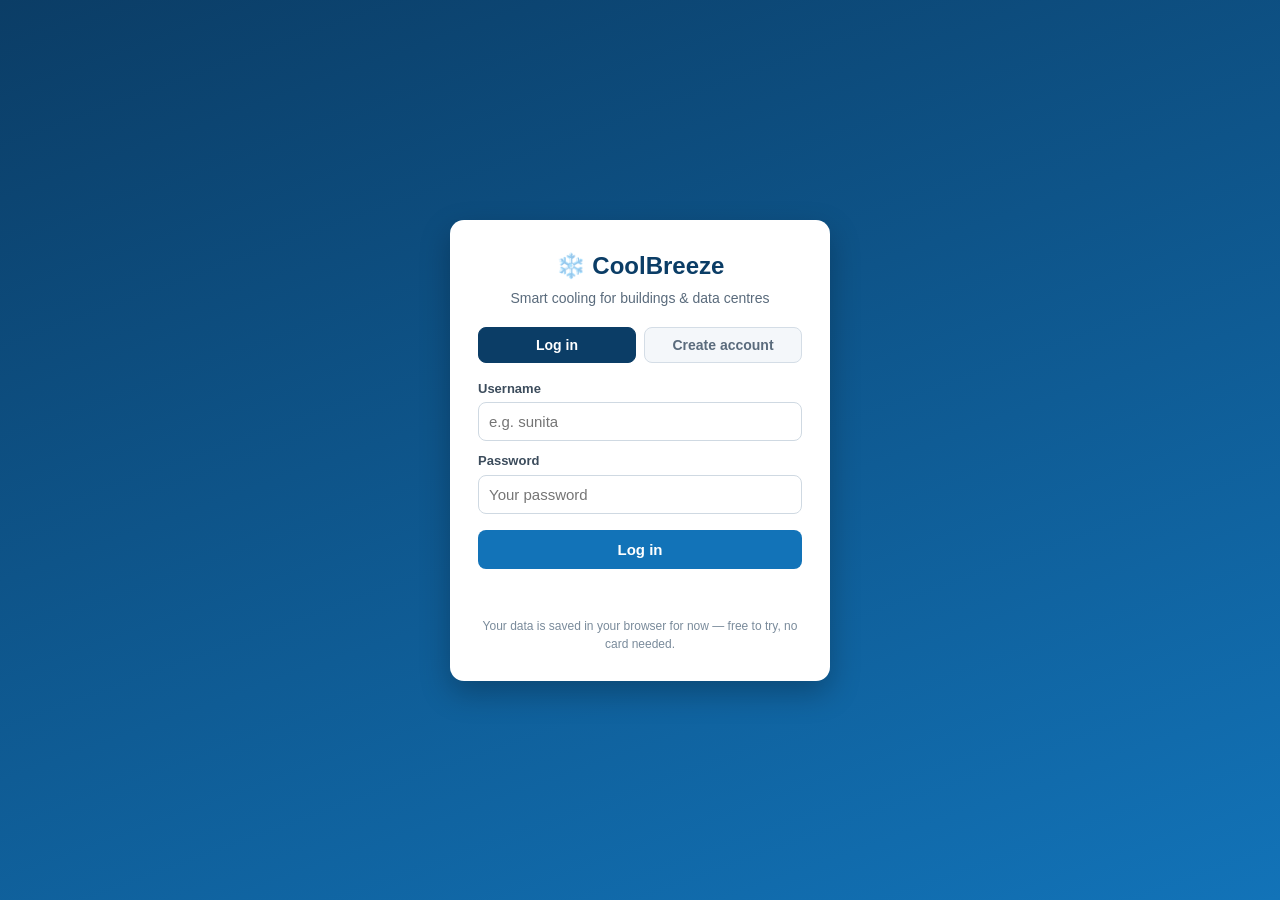
==== dashboard.html @ ab94de66 "CoolBreeze v2: dashboard with live weather and multiple buildings" ====
<!DOCTYPE html>
<html lang="en">
<head>
  <meta charset="UTF-8">
  <meta name="viewport" content="width=device-width, initial-scale=1.0">
  <title>CoolBreeze — Dashboard</title>
  <link rel="stylesheet" href="style.css">
</head>
<body class="dash-page">
  <header>
    <div class="logo">❄️ CoolBreeze</div>
    <div class="header-right">
      <span id="whoAmI"></span>
      <button id="btnLogout" class="btn-small">Log out</button>
    </div>
  </header>

  <main>
    <!-- Building switcher -->
    <section class="card">
      <p class="card-label">Your buildings</p>
      <div id="buildingSwitcher" class="building-switcher"></div>
      <div id="addBuildingForm" class="add-building hidden">
        <div class="row">
          <div>
            <label>Building name</label>
            <input id="nbName" type="text" placeholder="e.g. Sunita Tower">
          </div>
          <div>
            <label>City</label>
            <input id="nbCity" type="text" placeholder="e.g. Chennai">
          </div>
        </div>
        <div class="row">
          <div>
            <label>Monthly electricity bill (₹)</label>
            <input id="nbBill" type="number" value="300000" min="0">
          </div>
          <div>
            <label>Building size (sq ft)</label>
            <input id="nbSize" type="number" value="20000" min="0">
          </div>
        </div>
        <button id="btnAddBuilding" class="btn-primary">Add this building</button>
        <p id="addMsg" class="msg"></p>
      </div>
    </section>

    <!-- Scoreboard -->
    <section class="scoreboard">
      <div class="card">
        <p class="card-label" id="buildingNameLabel">Building</p>
        <p id="energyNow" class="big-num">—</p>
        <p class="card-sub">updating live (demo)</p>
      </div>
      <div class="card">
        <p class="card-label">Savings today</p>
        <p id="savingsToday" class="big-num">—</p>
        <p class="card-sub">estimated</p>
      </div>
      <div class="card status-card">
        <p class="card-label">Cooling status</p>
        <p id="statusBadge" class="status-badge">—</p>
        <p id="statusNote" class="card-sub"></p>
      </div>
    </section>

    <!-- Live weather -->
    <section class="card">
      <p class="card-label">Live weather — <span id="weatherCity">…</span></p>
      <div id="weatherBody">
        <p id="weatherMsg" class="card-sub">Fetching the forecast…</p>
      </div>
      <p id="weatherSuggestion" class="weather-suggestion"></p>
    </section>

    <!-- Weekly graph -->
    <section class="card graph-card">
      <p class="card-label">Energy used — last week (kWh)</p>
      <div id="barChart" class="bar-chart"></div>
      <p class="chart-note">The bars go down as you apply savings suggestions.</p>
    </section>

    <!-- Bill & savings estimate -->
    <section class="card">
      <p class="card-label">Bill &amp; estimated savings</p>
      <div class="row">
        <div>
          <label>Monthly electricity bill (₹)</label>
          <input id="billInput" type="number" value="450000" min="0">
        </div>
        <div>
          <label>Building size (sq ft)</label>
          <input id="sizeInput" type="number" value="25000" min="0">
        </div>
      </div>
      <p id="estimateText" class="estimate"></p>
      <p class="tiny">Estimate: a simple formula (25% of typical cooling share), compared with similar buildings. Real measured savings replace this once live data arrives.</p>

      <button id="btnApply" class="btn-big">💡 Apply smart cooling — save now</button>
      <p id="applyMsg" class="msg"></p>
    </section>

    <!-- Alerts feed -->
    <section class="card">
      <p class="card-label">Alerts (email &amp; text alerts coming in a later version)</p>
      <ul id="alertList" class="alert-list"></ul>
    </section>
  </main>

  <script>
    const user = localStorage.getItem('cb_session');
    if (!user) { window.location.href = 'index.html'; }

    const users = JSON.parse(localStorage.getItem('cb_users') || '{}');
    const profile = users[user] || { name: user };

    // ---- Data: a list of buildings for this owner ----
    function loadStore() {
      const raw = localStorage.getItem('cb_' + user);
      if (!raw) { window.location.href = 'index.html'; return null; }
      let s = JSON.parse(raw);
      // Upgrade old one-building format to the new buildings list, if needed.
      if (!s.buildings) {
        s = {
          buildings: [{
            id: 'demo',
            name: s.buildingName || 'Demo Building',
            city: 'Mumbai',
            sizeSqft: s.sizeSqft || 25000,
            monthlyBill: s.monthlyBill || 450000,
            history: s.history || [],
            savingsToday: s.savingsToday || 0,
            totalSaved: s.totalSaved || 0,
            lastApply: s.lastApply || null,
            alerts: s.alerts || [],
            weather: null
          }],
          activeId: 'demo'
        };
        saveStore(s);
      }
      return s;
    }
    function saveStore(s) { localStorage.setItem('cb_' + user, JSON.stringify(s)); }

    let store = loadStore();
    function activeBuilding() { return store.buildings.find(b => b.id === store.activeId); }

    // ---- Building switcher ----
    const switcher = document.getElementById('buildingSwitcher');

    function drawSwitcher() {
      switcher.innerHTML = '';
      store.buildings.forEach(b => {
        const chip = document.createElement('div');
        chip.className = 'building-chip' + (b.id === store.activeId ? ' active' : '');
        chip.innerHTML = '<span class="chip-name">' + b.name + '</span>' +
          '<span class="chip-city">' + b.city + '</span>';
        chip.addEventListener('click', () => {
          store.activeId = b.id;
          saveStore(store);
          renderAll();
        });
        if (store.buildings.length > 1) {
          const rm = document.createElement('button');
          rm.className = 'chip-remove';
          rm.textContent = '✕';
          rm.title = 'Remove this building';
          rm.addEventListener('click', (e) => {
            e.stopPropagation();
            if (confirm('Remove "' + b.name + '" and all its data?')) {
              store.buildings = store.buildings.filter(x => x.id !== b.id);
              if (store.activeId === b.id) store.activeId = store.buildings[0].id;
              saveStore(store);
              renderAll();
            }
          });
          chip.appendChild(rm);
        }
        switcher.appendChild(chip);
      });
      const addBtn = document.createElement('button');
      addBtn.className = 'building-add';
      addBtn.textContent = '＋ Add building';
      addBtn.addEventListener('click', () => {
        document.getElementById('addBuildingForm').classList.toggle('hidden');
      });
      switcher.appendChild(addBtn);
    }

    // ---- Add a building ----
    const DAYS = ['Mon', 'Tue', 'Wed', 'Thu', 'Fri', 'Sat', 'Sun'];

    document.getElementById('btnAddBuilding').addEventListener('click', () => {
      const name = document.getElementById('nbName').value.trim();
      const city = document.getElementById('nbCity').value.trim();
      const bill = Number(document.getElementById('nbBill').value) || 0;
      const size = Number(document.getElementById('nbSize').value) || 0;
      const msg = document.getElementById('addMsg');

      if (!name || !city || bill <= 0 || size <= 0) {
        msg.textContent = 'Please fill in name, city, bill and size.';
        msg.style.color = '#c0392b';
        return;
      }

      // Seed a realistic starting week from the bill:
      // bill/months/30 days divided by ~₹9 per kWh, slowly dropping.
      const baseKwh = Math.round(bill / 30 / 9);
      const history = DAYS.map((d, i) => ({ day: d, kwh: baseKwh + [30, 25, 20, 15, 10, 5, 0][i] }));

      const building = {
        id: 'b' + Date.now(),
        name: name,
        city: city,
        sizeSqft: size,
        monthlyBill: bill,
        history: history,
        savingsToday: 0,
        totalSaved: 0,
        lastApply: null,
        weather: null,
        alerts: [{
          time: 'Just now',
          text: '🏢 "' + name + '" added. This building starts with an estimated weekly pattern from its bill.'
        }]
      };

      store.buildings.push(building);
      store.activeId = building.id;
      saveStore(store);
      document.getElementById('addBuildingForm').classList.add('hidden');
      document.getElementById('nbName').value = '';
      document.getElementById('nbCity').value = '';
      msg.textContent = '';
      renderAll();
    });

    // ---- Scoreboard ----
    const energyNow = document.getElementById('energyNow');
    const savingsToday = document.getElementById('savingsToday');
    const statusBadge = document.getElementById('statusBadge');
    const statusNote = document.getElementById('statusNote');

    function updateScoreboard() {
      const b = activeBuilding();
      document.getElementById('buildingNameLabel').textContent = b.name;
      const last = b.history[b.history.length - 1];
      const base = last ? last.kwh / 24 : 15;
      const now = (base * (0.85 + Math.random() * 0.3)).toFixed(1);
      energyNow.textContent = now + ' kW';

      const saved = (Math.random() * 2 + b.savingsToday).toFixed(1);
      savingsToday.textContent = '₹' + saved + '/day';

      const applying = b.lastApply && (Date.now() - b.lastApply < 15000);
      if (applying) {
        statusBadge.textContent = '🟢 Smart cooling';
        statusBadge.className = 'status-badge green';
        statusNote.textContent = 'Applied! Energy is dropping.';
      } else if (now > base * 1.1) {
        statusBadge.textContent = '🔴 Wasting power';
        statusBadge.className = 'status-badge red';
        statusNote.textContent = 'Cooling is running above what this building needs.';
      } else {
        statusBadge.textContent = '🟢 Smart cooling';
        statusBadge.className = 'status-badge green';
        statusNote.textContent = 'Running near normal levels.';
      }
    }

    // ---- Weekly bar chart ----
    function drawChart() {
      const chart = document.getElementById('barChart');
      const b = activeBuilding();
      chart.innerHTML = '';
      const max = Math.max(...b.history.map(h => h.kwh));
      b.history.forEach(h => {
        const col = document.createElement('div');
        col.className = 'bar-col';
        const bar = document.createElement('div');
        bar.className = 'bar';
        bar.style.height = (h.kwh / max * 100) + '%';
        bar.title = h.day + ': ' + h.kwh + ' kWh';
        const label = document.createElement('div');
        label.className = 'bar-label';
        label.textContent = h.day;
        col.appendChild(bar);
        col.appendChild(label);
        chart.appendChild(col);
      });
    }

    // ---- Bill & estimate ----
    const estimateText = document.getElementById('estimateText');

    function updateEstimate() {
      const b = activeBuilding();
      const bill = Number(document.getElementById('billInput').value) || 0;
      const size = Number(document.getElementById('sizeInput').value) || 0;
      b.monthlyBill = bill;
      b.sizeSqft = size;
      saveStore(store);
      const coolingShare = bill * 0.30;
      const est = Math.round(coolingShare * 0.25);
      estimateText.textContent = 'Estimated savings: ₹' + est.toLocaleString('en-IN') + '/month (' +
        (bill > 0 ? Math.round(est / bill * 100) : 0) + '% of your bill) — estimate.';
    }

    // ---- The big Apply button ----
    const applyMsg = document.getElementById('applyMsg');

    document.getElementById('btnApply').addEventListener('click', () => {
      const b = activeBuilding();
      b.lastApply = Date.now();
      b.savingsToday += (5 + Math.random() * 8);
      b.totalSaved += 150 + Math.floor(Math.random() * 200);
      const todayLabel = DAYS[new Date().getDay() === 0 ? 6 : new Date().getDay() - 1];
      const today = b.history[b.history.length - 1];
      today.kwh = Math.max(120, Math.round(today.kwh * 0.94));
      today.day = todayLabel;
      saveStore(store);
      applyMsg.textContent = '✅ Applied! The next bar just dropped — keep applying each week.';
      applyMsg.style.color = '#1b7f3a';
      renderAll();
    });

    // ---- Alerts ----
    function drawAlerts() {
      const list = document.getElementById('alertList');
      const b = activeBuilding();
      list.innerHTML = '';
      b.alerts.forEach(a => {
        const li = document.createElement('li');
        li.textContent = a.time + ' — ' + a.text;
        list.appendChild(li);
      });
    }

    // ---- Live weather (Open-Meteo — free, no key, no card) ----
    const WMO_CODES = {
      0: ['☀️', 'Clear sky'],
      1: ['🌤️', 'Mostly clear'],
      2: ['⛅', 'Partly cloudy'],
      3: ['☁️', 'Cloudy'],
      45: ['🌫️', 'Fog'], 48: ['🌫️', 'Fog'],
      51: ['🌦️', 'Light drizzle'], 53: ['🌦️', 'Drizzle'], 55: ['🌧️', 'Heavy drizzle'],
      61: ['🌧️', 'Light rain'], 63: ['🌧️', 'Rain'], 65: ['🌧️', 'Heavy rain'],
      71: ['🌨️', 'Light snow'], 73: ['🌨️', 'Snow'], 75: ['❄️', 'Heavy snow'],
      80: ['🌦️', 'Light showers'], 81: ['🌧️', 'Showers'], 82: ['🌧️', 'Heavy showers'],
      95: ['⛈️', 'Thunderstorm'], 96: ['⛈️', 'Storm with hail'], 99: ['⛈️', 'Severe storm']
    };
    function wmo(code) { return WMO_CODES[code] || ['🌡️', 'Mixed']; }

    function shortDay(isoDate) {
      return new Date(isoDate + 'T00:00:00').toLocaleDateString('en', { weekday: 'short' });
    }

    async function loadWeather() {
      const b = activeBuilding();
      document.getElementById('weatherCity').textContent = b.city;
      const cache = b.weather;
      if (cache && Date.now() - cache.ts < 30 * 60 * 1000) { renderWeather(cache); return; }
      document.getElementById('weatherMsg').textContent = 'Fetching the forecast…';
      document.getElementById('weatherBody').innerHTML = '';
      document.getElementById('weatherSuggestion').textContent = '';
      try {
        const geo = await fetch('https://geocoding-api.open-meteo.com/v1/search?name=' +
          encodeURIComponent(b.city) + '&count=1&language=en').then(r => r.json());
        if (!geo.results || !geo.results.length) throw new Error('City not found');
        const g = geo.results[0];
        const fc = await fetch('https://api.open-meteo.com/v1/forecast?latitude=' + g.latitude +
          '&longitude=' + g.longitude +
          '&current=temperature_2m,weather_code' +
          '&daily=temperature_2m_max,temperature_2m_min,weather_code&timezone=auto&forecast_days=5')
          .then(r => r.json());
        const w = {
          ts: Date.now(),
          city: b.city,
          temp: Math.round(fc.current.temperature_2m),
          code: fc.current.weather_code,
          daily: fc.daily.time.map((t, i) => ({
            day: shortDay(t),
            hi: Math.round(fc.daily.temperature_2m_max[i]),
            lo: Math.round(fc.daily.temperature_2m_min[i]),
            code: fc.daily.weather_code[i]
          }))
        };
        b.weather = w;
        saveStore(store);
        renderWeather(w);
      } catch (err) {
        renderWeather(null);
      }
    }

    function renderWeather(w) {
      const body = document.getElementById('weatherBody');
      const sug = document.getElementById('weatherSuggestion');
      if (!w) {
        document.getElementById('weatherMsg').textContent = 'Weather unavailable right now — check your internet connection.';
        sug.textContent = '';
        return;
      }
      const b = activeBuilding();
      const cur = wmo(w.code);
      const tonightsLow = w.daily[0].lo;
      let html = '<div class="weather-now"><span class="weather-icon">' + cur[0] + '</span>' +
        '<span class="weather-temp">' + w.temp + '°C</span>' +
        '<span class="weather-desc">' + cur[1] + '</span></div>';
      html += '<div class="weather-days">';
      w.daily.forEach(d => {
        const c = wmo(d.code);
        html += '<div class="weather-day"><span class="wd-name">' + d.day + '</span>' +
          '<span class="wd-icon">' + c[0] + '</span>' +
          '<span class="wd-temp">' + d.hi + '° / ' + d.lo + '°</span></div>';
      });
      html += '</div>';
      body.innerHTML = html;

      if (tonightsLow <= 24) {
        const est = Math.round(b.monthlyBill * 0.011);
        sug.textContent = '🌙 Cool night ahead (' + tonightsLow + '°C) — easing off cooling overnight could save about ₹' +
          est.toLocaleString('en-IN') + '/month (estimate).';
      } else if (tonightsLow >= 30) {
        sug.textContent = '🔥 Hot night ahead (' + tonightsLow + '°C) — cooling will work hard tonight; use the Apply button only if comfortable.';
      } else {
        sug.textContent = '🌡️ ' + tonightsLow + '°C tonight — normal cooling levels should be fine.';
      }
    }

    // ---- Everything ----
    function renderAll() {
      const b = activeBuilding();
      document.getElementById('billInput').value = b.monthlyBill;
      document.getElementById('sizeInput').value = b.sizeSqft;
      drawSwitcher();
      updateScoreboard();
      drawChart();
      updateEstimate();
      drawAlerts();
      loadWeather();
    }

    document.getElementById('btnLogout').addEventListener('click', () => {
      localStorage.removeItem('cb_session');
      window.location.href = 'index.html';
    });

    renderAll();
    setInterval(updateScoreboard, 3000);
  </script>
</body>
</html>
---- style.css ----
/* CoolBreeze — the look of the app. */

* { box-sizing: border-box; margin: 0; padding: 0; }

body {
  font-family: -apple-system, "Segoe UI", Roboto, Arial, sans-serif;
  background: #f2f6fa;
  color: #1d2b3a;
  line-height: 1.5;
}

.hidden { display: none; }

/* ---------- Log in / sign up page ---------- */
.auth-page {
  min-height: 100vh;
  display: flex;
  align-items: center;
  justify-content: center;
  background: linear-gradient(160deg, #0b3d66, #1273b8);
  padding: 20px;
}

.auth-box {
  background: #fff;
  border-radius: 14px;
  padding: 28px;
  width: 100%;
  max-width: 380px;
  box-shadow: 0 12px 30px rgba(0,0,0,0.25);
}

.logo { font-size: 24px; font-weight: 700; color: #0b3d66; }
.auth-box .logo { text-align: center; }
.tagline { text-align: center; color: #5a6b7c; margin: 4px 0 18px; font-size: 14px; }

.tabs { display: flex; gap: 8px; margin-bottom: 16px; }
.tab {
  flex: 1;
  padding: 9px;
  border: 1px solid #d4dde6;
  border-radius: 8px;
  background: #f4f7fa;
  cursor: pointer;
  font-size: 14px;
  font-weight: 600;
  color: #5a6b7c;
}
.tab.active { background: #0b3d66; color: #fff; border-color: #0b3d66; }

label { display: block; font-size: 13px; font-weight: 600; margin: 10px 0 4px; color: #3c4c5c; }
input {
  width: 100%;
  padding: 10px;
  border: 1px solid #cfd9e2;
  border-radius: 8px;
  font-size: 15px;
}
input:focus { outline: 2px solid #1273b8; border-color: transparent; }

.btn-primary {
  width: 100%;
  margin-top: 16px;
  padding: 11px;
  border: none;
  border-radius: 8px;
  background: #1273b8;
  color: #fff;
  font-size: 15px;
  font-weight: 700;
  cursor: pointer;
}
.btn-primary:hover { background: #0b5f99; }

.note { margin-top: 18px; font-size: 12px; color: #7a8b9b; text-align: center; }
.msg { margin-top: 10px; font-size: 14px; text-align: center; min-height: 20px; }

/* ---------- Dashboard ---------- */
.dash-page { padding: 0; }

header {
  background: #0b3d66;
  color: #fff;
  padding: 14px 20px;
  display: flex;
  align-items: center;
  justify-content: space-between;
}
header .logo { color: #fff; font-size: 20px; }
.header-right { display: flex; align-items: center; gap: 12px; }
.btn-small {
  padding: 6px 14px;
  border: none;
  border-radius: 8px;
  background: rgba(255,255,255,0.18);
  color: #fff;
  cursor: pointer;
  font-size: 13px;
}

main {
  max-width: 860px;
  margin: 0 auto;
  padding: 20px;
  display: flex;
  flex-direction: column;
  gap: 18px;
}

.card {
  background: #fff;
  border-radius: 12px;
  padding: 18px;
  box-shadow: 0 2px 8px rgba(13,45,70,0.08);
}

.scoreboard { display: grid; grid-template-columns: repeat(auto-fit, minmax(200px, 1fr)); gap: 14px; }
.card-label { font-size: 13px; font-weight: 700; color: #5a6b7c; text-transform: uppercase; letter-spacing: 0.4px; }
.big-num { font-size: 30px; font-weight: 800; color: #0b3d66; margin: 6px 0 2px; }
.card-sub { font-size: 12px; color: #8a9aa8; }

.status-badge {
  display: inline-block;
  margin: 8px 0 4px;
  padding: 8px 14px;
  border-radius: 20px;
  font-weight: 700;
  font-size: 15px;
}
.status-badge.green { background: #e2f6e9; color: #1b7f3a; }
.status-badge.red { background: #fdeaea; color: #c0392b; }

.bar-chart {
  display: flex;
  align-items: flex-end;
  gap: 10px;
  height: 160px;
  margin-top: 12px;
}
.bar-col { flex: 1; display: flex; flex-direction: column; align-items: center; height: 100%; justify-content: flex-end; gap: 6px; }
.bar {
  width: 100%;
  max-width: 44px;
  border-radius: 6px 6px 0 0;
  background: linear-gradient(180deg, #3aa5e6, #1273b8);
  min-height: 4px;
  transition: height 0.5s ease;
}
.bar-label { font-size: 12px; color: #5a6b7c; }
.chart-note { margin-top: 10px; font-size: 12px; color: #8a9aa8; }

.row { display: grid; grid-template-columns: 1fr 1fr; gap: 14px; }
.estimate { font-size: 18px; font-weight: 700; color: #1b7f3a; margin: 14px 0 4px; }
.tiny { font-size: 12px; color: #8a9aa8; }

.btn-big {
  width: 100%;
  margin-top: 14px;
  padding: 16px;
  border: none;
  border-radius: 12px;
  background: linear-gradient(135deg, #18a058, #12874a);
  color: #fff;
  font-size: 17px;
  font-weight: 800;
  cursor: pointer;
  box-shadow: 0 4px 12px rgba(24,160,88,0.35);
}
.btn-big:hover { background: linear-gradient(135deg, #12874a, #0e6f3d); }

.alert-list { list-style: none; margin-top: 10px; display: flex; flex-direction: column; gap: 8px; }
.alert-list li {
  padding: 10px 12px;
  background: #f7fafc;
  border-left: 4px solid #1273b8;
  border-radius: 6px;
  font-size: 14px;
}

@media (max-width: 520px) {
  .row { grid-template-columns: 1fr; }
}

/* ---------- Building switcher ---------- */
.building-switcher { display: flex; flex-wrap: wrap; gap: 10px; margin-top: 10px; }
.building-chip {
  position: relative;
  background: #f4f7fa;
  border: 2px solid #d4dde6;
  border-radius: 10px;
  padding: 9px 30px 9px 12px;
  cursor: pointer;
  min-width: 150px;
}
.building-chip.active { border-color: #1273b8; background: #e8f3fb; }
.chip-name { display: block; font-weight: 700; font-size: 14px; color: #1d2b3a; }
.chip-city { display: block; font-size: 12px; color: #5a6b7c; }
.chip-remove {
  position: absolute;
  top: 6px;
  right: 6px;
  border: none;
  background: none;
  color: #a04a2b;
  cursor: pointer;
  font-size: 13px;
  padding: 2px;
}
.building-add {
  border: 2px dashed #9db8cd;
  background: none;
  color: #1273b8;
  border-radius: 10px;
  padding: 9px 14px;
  font-weight: 700;
  cursor: pointer;
  font-size: 14px;
}
.building-add:hover { background: #e8f3fb; }

/* ---------- Weather card ---------- */
.weather-now { display: flex; align-items: center; gap: 12px; margin: 12px 0 14px; }
.weather-icon { font-size: 34px; }
.weather-temp { font-size: 30px; font-weight: 800; color: #0b3d66; }
.weather-desc { font-size: 14px; color: #5a6b7c; }
.weather-days { display: grid; grid-template-columns: repeat(auto-fit, minmax(110px, 1fr)); gap: 8px; }
.weather-day {
  background: #f4f7fa;
  border-radius: 8px;
  padding: 8px 10px;
  display: flex;
  align-items: center;
  justify-content: space-between;
  font-size: 13px;
}
.wd-name { font-weight: 700; color: #1d2b3a; }
.wd-temp { color: #5a6b7c; }
.weather-suggestion {
  margin-top: 12px;
  padding: 10px 12px;
  background: #fef7e0;
  border-radius: 8px;
  font-size: 14px;
  font-weight: 600;
  color: #8a6400;
}
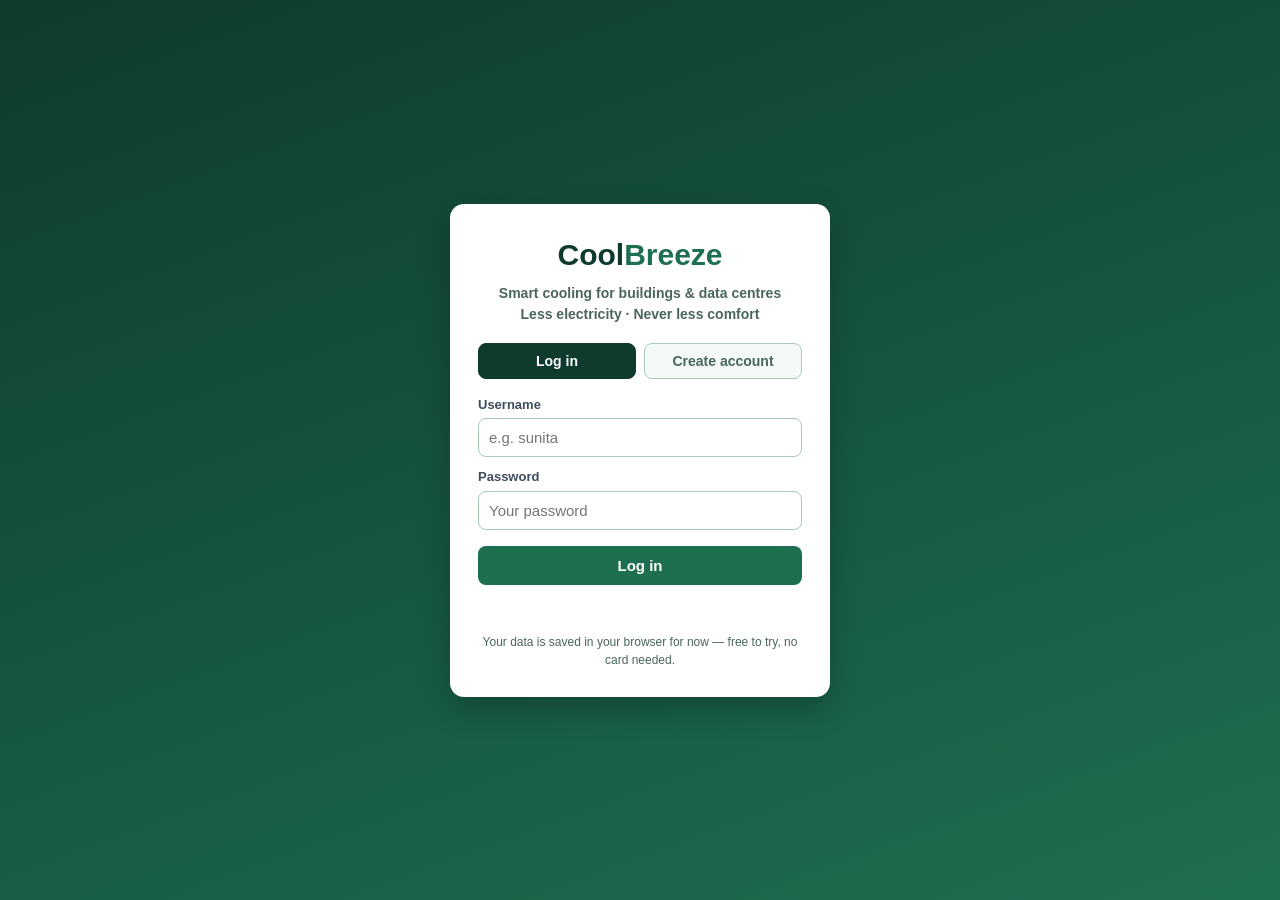
==== commit 78bd68b6: "Brand refresh: green/black look, new logo, marketing kit, website restyled, brand guide" ====
--- a/dashboard.html
+++ b/dashboard.html
@@ -4,11 +4,12 @@
   <meta charset="UTF-8">
   <meta name="viewport" content="width=device-width, initial-scale=1.0">
   <title>CoolBreeze — Dashboard</title>
+  <link rel="icon" type="image/svg+xml" href="brand/logo-simple.svg">
   <link rel="stylesheet" href="style.css">
 </head>
 <body class="dash-page">
   <header>
-    <div class="logo">❄️ CoolBreeze</div>
+    <div class="logo">Cool<span class="mint">Breeze</span></div>
     <div class="header-right">
       <span id="whoAmI"></span>
       <button id="btnLogout" class="btn-small">Log out</button>
@@ -27,8 +28,8 @@
             <input id="nbName" type="text" placeholder="e.g. Sunita Tower">
           </div>
           <div>
-            <label>City</label>
-            <input id="nbCity" type="text" placeholder="e.g. Chennai">
+            <label for="nbCity">City (pick from the list)</label>
+            <select id="nbCity"></select>
           </div>
         </div>
         <div class="row">
@@ -67,11 +68,17 @@
 
     <!-- Live weather -->
     <section class="card">
-      <p class="card-label">Live weather — <span id="weatherCity">…</span></p>
+      <p class="card-label">Live weather</p>
+      <div class="weather-city-row">
+        <label for="citySelect">Building city:</label>
+        <select id="citySelect"></select>
+        <button id="btnRefreshWeather" class="btn-outline">↻ Refresh weather</button>
+      </div>
       <div id="weatherBody">
         <p id="weatherMsg" class="card-sub">Fetching the forecast…</p>
       </div>
       <p id="weatherSuggestion" class="weather-suggestion"></p>
+      <p id="weatherUpdated" class="tiny"></p>
     </section>
 
     <!-- Weekly graph -->
@@ -114,6 +121,60 @@
 
     const users = JSON.parse(localStorage.getItem('cb_users') || '{}');
     const profile = users[user] || { name: user };
+
+    // ---- All the Indian cities we support (grouped by region) ----
+    // Every name here was tested against the free weather service.
+    const CITIES = {
+      'North India': ['Delhi', 'Chandigarh', 'Gurugram', 'Noida', 'Faridabad', 'Ghaziabad',
+        'Lucknow', 'Kanpur', 'Agra', 'Varanasi', 'Prayagraj', 'Meerut', 'Mathura', 'Bareilly',
+        'Jhansi', 'Gorakhpur', 'Moradabad', 'Ludhiana', 'Amritsar', 'Jalandhar', 'Patiala',
+        'Bathinda', 'Dehradun', 'Haridwar', 'Rishikesh', 'Shimla', 'Srinagar', 'Jammu',
+        'Jaipur', 'Jodhpur', 'Udaipur', 'Kota', 'Ajmer', 'Alwar', 'Bikaner', 'Sikar', 'Leh'],
+      'West India': ['Mumbai', 'Pune', 'Thane', 'Nagpur', 'Nashik', 'Aurangabad', 'Kolhapur',
+        'Solapur', 'Amravati', 'Ahmedabad', 'Surat', 'Vadodara', 'Rajkot', 'Gandhinagar',
+        'Bhavnagar', 'Jamnagar', 'Indore', 'Bhopal', 'Gwalior', 'Jabalpur', 'Ujjain',
+        'Raipur', 'Bilaspur', 'Panaji', 'Vasco da Gama', 'Daman'],
+      'South India': ['Bengaluru', 'Mysuru', 'Hubballi', 'Mangaluru', 'Belagavi', 'Shivamogga',
+        'Davangere', 'Tumakuru', 'Ballari', 'Chennai', 'Coimbatore', 'Madurai',
+        'Tiruchirappalli', 'Salem', 'Tirunelveli', 'Vellore', 'Erode', 'Thoothukudi',
+        'Hyderabad', 'Warangal', 'Vijayawada', 'Visakhapatnam', 'Guntur', 'Nellore',
+        'Kakinada', 'Rajahmundry', 'Tirupati', 'Thiruvananthapuram', 'Kochi', 'Kozhikode',
+        'Thrissur', 'Kollam', 'Kannur', 'Kottayam', 'Karur', 'Nagercoil'],
+      'East India': ['Kolkata', 'Howrah', 'Durgapur', 'Asansol', 'Siliguri', 'Patna', 'Gaya',
+        'Bhagalpur', 'Muzaffarpur', 'Purnia', 'Ranchi', 'Jamshedpur', 'Dhanbad', 'Bokaro',
+        'Bhubaneswar', 'Cuttack', 'Rourkela', 'Sambalpur', 'Berhampur'],
+      'Northeast India': ['Guwahati', 'Silchar', 'Dibrugarh', 'Jorhat', 'Tezpur', 'Imphal',
+        'Agartala', 'Aizawl', 'Shillong', 'Kohima', 'Itanagar', 'Gangtok', 'Dimapur',
+        'Port Blair', 'Kavaratti', 'Diu']
+    };
+    function allCities() { return Object.values(CITIES).flat(); }
+
+    // Fill any drop-down list with all the cities.
+    function fillCitySelect(select, selected) {
+      select.innerHTML = '';
+      Object.keys(CITIES).forEach(region => {
+        const group = document.createElement('optgroup');
+        group.label = region;
+        CITIES[region].forEach(c => {
+          const opt = document.createElement('option');
+          opt.value = c;
+          opt.textContent = c;
+          group.appendChild(opt);
+        });
+        select.appendChild(group);
+      });
+      if (selected && allCities().includes(selected)) {
+        select.value = selected;
+      } else {
+        // City not in our list (old account) — show a "pick one" option.
+        const ph = document.createElement('option');
+        ph.value = '';
+        ph.textContent = '— pick a city —';
+        ph.disabled = true;
+        ph.selected = true;
+        select.prepend(ph);
+      }
+    }
 
     // ---- Data: a list of buildings for this owner ----
     function loadStore() {
@@ -191,16 +252,17 @@
 
     // ---- Add a building ----
     const DAYS = ['Mon', 'Tue', 'Wed', 'Thu', 'Fri', 'Sat', 'Sun'];
+    fillCitySelect(document.getElementById('nbCity'), 'Mumbai');
 
     document.getElementById('btnAddBuilding').addEventListener('click', () => {
       const name = document.getElementById('nbName').value.trim();
-      const city = document.getElementById('nbCity').value.trim();
+      const city = document.getElementById('nbCity').value;
       const bill = Number(document.getElementById('nbBill').value) || 0;
       const size = Number(document.getElementById('nbSize').value) || 0;
       const msg = document.getElementById('addMsg');
 
       if (!name || !city || bill <= 0 || size <= 0) {
-        msg.textContent = 'Please fill in name, city, bill and size.';
+        msg.textContent = 'Please fill in name, pick a city, bill and size.';
         msg.style.color = '#c0392b';
         return;
       }
@@ -223,7 +285,7 @@
         weather: null,
         alerts: [{
           time: 'Just now',
-          text: '🏢 "' + name + '" added. This building starts with an estimated weekly pattern from its bill.'
+          text: '🏢 "' + name + '" added in ' + city + '. It starts with an estimated weekly pattern from its bill.'
         }]
       };
 
@@ -232,7 +294,6 @@
       saveStore(store);
       document.getElementById('addBuildingForm').classList.add('hidden');
       document.getElementById('nbName').value = '';
-      document.getElementById('nbCity').value = '';
       msg.textContent = '';
       renderAll();
     });
@@ -357,17 +418,51 @@
       return new Date(isoDate + 'T00:00:00').toLocaleDateString('en', { weekday: 'short' });
     }
 
-    async function loadWeather() {
-      const b = activeBuilding();
-      document.getElementById('weatherCity').textContent = b.city;
+    function clockTime(ts) {
+      return new Date(ts).toLocaleTimeString('en-IN', { hour: '2-digit', minute: '2-digit' });
+    }
+
+    const citySelect = document.getElementById('citySelect');
+    const refreshBtn = document.getElementById('btnRefreshWeather');
+
+    // Change city → update weather instantly.
+    citySelect.addEventListener('change', () => {
+      const b = activeBuilding();
+      if (!citySelect.value || citySelect.value === b.city) return;
+      b.city = citySelect.value;
+      b.weather = null;               // clear old cache so we refetch
+      saveStore(store);
+      loadWeather(true);
+    });
+
+    // Manual refresh button.
+    refreshBtn.addEventListener('click', () => {
+      const b = activeBuilding();
+      b.weather = null;
+      saveStore(store);
+      loadWeather(true);
+    });
+
+    async function loadWeather(force) {
+      const b = activeBuilding();
+      fillCitySelect(citySelect, b.city);
+      document.getElementById('weatherUpdated').textContent = '';
+
       const cache = b.weather;
-      if (cache && Date.now() - cache.ts < 30 * 60 * 1000) { renderWeather(cache); return; }
-      document.getElementById('weatherMsg').textContent = 'Fetching the forecast…';
+      // Auto-refresh: use a 10-minute cache, but force-refresh when asked.
+      if (!force && cache && Date.now() - cache.ts < 10 * 60 * 1000) {
+        renderWeather(cache);
+        return;
+      }
+
+      document.getElementById('weatherMsg').textContent = 'Fetching live forecast for ' + b.city + '…';
       document.getElementById('weatherBody').innerHTML = '';
       document.getElementById('weatherSuggestion').textContent = '';
+
       try {
         const geo = await fetch('https://geocoding-api.open-meteo.com/v1/search?name=' +
-          encodeURIComponent(b.city) + '&count=1&language=en').then(r => r.json());
+          encodeURIComponent(b.city) + '&count=1&countryCode=IN&language=en').then(r => r.json());
+        if (store.activeId !== b.id) return;   // user switched buildings mid-fetch
         if (!geo.results || !geo.results.length) throw new Error('City not found');
         const g = geo.results[0];
         const fc = await fetch('https://api.open-meteo.com/v1/forecast?latitude=' + g.latitude +
@@ -375,8 +470,11 @@
           '&current=temperature_2m,weather_code' +
           '&daily=temperature_2m_max,temperature_2m_min,weather_code&timezone=auto&forecast_days=5')
           .then(r => r.json());
+        if (store.activeId !== b.id) return;
+
         const w = {
           ts: Date.now(),
+          measured: fc.current.time,  // the time the weather station published this reading
           city: b.city,
           temp: Math.round(fc.current.temperature_2m),
           code: fc.current.weather_code,
@@ -391,6 +489,7 @@
         saveStore(store);
         renderWeather(w);
       } catch (err) {
+        if (store.activeId !== b.id) return;
         renderWeather(null);
       }
     }
@@ -398,17 +497,28 @@
     function renderWeather(w) {
       const body = document.getElementById('weatherBody');
       const sug = document.getElementById('weatherSuggestion');
+      const updated = document.getElementById('weatherUpdated');
       if (!w) {
-        document.getElementById('weatherMsg').textContent = 'Weather unavailable right now — check your internet connection.';
+        document.getElementById('weatherMsg').textContent =
+          'Could not reach the weather service — check your internet and tap "↻ Refresh weather" to try again.';
         sug.textContent = '';
+        updated.textContent = '';
         return;
       }
       const b = activeBuilding();
       const cur = wmo(w.code);
       const tonightsLow = w.daily[0].lo;
+      // The station's own publication time — proves the feed is live even
+      // when the temperature itself hasn't changed.
+      let measured = '';
+      if (w.measured) {
+        const m = new Date(w.measured);
+        measured = '<span class="weather-sub">station reading at ' +
+          m.toLocaleTimeString('en-IN', { hour: '2-digit', minute: '2-digit' }) + '</span>';
+      }
       let html = '<div class="weather-now"><span class="weather-icon">' + cur[0] + '</span>' +
-        '<span class="weather-temp">' + w.temp + '°C</span>' +
-        '<span class="weather-desc">' + cur[1] + '</span></div>';
+        '<div><span class="weather-temp">' + w.temp + '°C</span>' +
+        '<span class="weather-desc">' + cur[1] + ' in ' + w.city + '</span>' + measured + '</div></div>';
       html += '<div class="weather-days">';
       w.daily.forEach(d => {
         const c = wmo(d.code);
@@ -418,6 +528,17 @@
       });
       html += '</div>';
       body.innerHTML = html;
+      // Flash the temperature whenever a fresh check arrives, even if the
+      // number itself didn't move — visible proof the feed is live.
+      const t = body.querySelector('.weather-temp');
+      if (t) {
+        t.classList.remove('flash');
+        void t.offsetWidth;
+        t.classList.add('flash');
+      }
+      updated.textContent = 'Fetched ' + clockTime(w.ts) + ' · next auto-check in about ' +
+        (CHECK_EVERY_MIN - Math.floor((Date.now() - w.ts) / 60000)) + ' min';
+      updateNextCheck();
 
       if (tonightsLow <= 24) {
         const est = Math.round(b.monthlyBill * 0.011);
@@ -443,13 +564,31 @@
       loadWeather();
     }
 
+    // Show when the next automatic weather check happens.
+    function updateNextCheck() {
+      const b = activeBuilding();
+      const el = document.getElementById('weatherUpdated');
+      if (!b.weather) return;
+      const mins = Math.max(0, CHECK_EVERY_MIN - Math.floor((Date.now() - b.weather.ts) / 60000));
+      el.textContent = 'Fetched ' + clockTime(b.weather.ts) + ' · next auto-check in about ' + mins + ' min';
+    }
+
     document.getElementById('btnLogout').addEventListener('click', () => {
       localStorage.removeItem('cb_session');
       window.location.href = 'index.html';
     });
 
+    const CHECK_EVERY_MIN = 5;  // how often we check the weather
     renderAll();
     setInterval(updateScoreboard, 3000);
+    // Real weather measurements update every 15 minutes at the source,
+    // so we auto-check every 5 minutes even while the page is open.
+    setInterval(() => { loadWeather(true); }, CHECK_EVERY_MIN * 60 * 1000);
+    setInterval(updateNextCheck, 20000);
+    // Coming back to the tab forces a fresh check right away.
+    document.addEventListener('visibilitychange', () => {
+      if (!document.hidden) loadWeather(true);
+    });
   </script>
 </body>
 </html>
--- a/style.css
+++ b/style.css
@@ -1,11 +1,11 @@
-/* CoolBreeze — the look of the app. */
+/* CoolBreeze — the look of the app (green & black brand). */
 
 * { box-sizing: border-box; margin: 0; padding: 0; }
 
 body {
   font-family: -apple-system, "Segoe UI", Roboto, Arial, sans-serif;
-  background: #f2f6fa;
-  color: #1d2b3a;
+  background: #F4FAF6;
+  color: #131313;
   line-height: 1.5;
 }
 
@@ -17,7 +17,7 @@
   display: flex;
   align-items: center;
   justify-content: center;
-  background: linear-gradient(160deg, #0b3d66, #1273b8);
+  background: linear-gradient(160deg, #0E3B2E, #1E6F50);
   padding: 20px;
 }
 
@@ -30,33 +30,35 @@
   box-shadow: 0 12px 30px rgba(0,0,0,0.25);
 }
 
-.logo { font-size: 24px; font-weight: 700; color: #0b3d66; }
-.auth-box .logo { text-align: center; }
-.tagline { text-align: center; color: #5a6b7c; margin: 4px 0 18px; font-size: 14px; }
+.logo { font-size: 24px; font-weight: 700; color: #0E3B2E; }
+.logo .mint { color: #1E6F50; }
+.auth-box .logo { text-align: center; font-size: 30px; }
+.tagline { text-align: center; color: #4A6658; margin: 6px 0 18px; font-size: 14px; font-weight: 600; }
 
 .tabs { display: flex; gap: 8px; margin-bottom: 16px; }
 .tab {
   flex: 1;
   padding: 9px;
-  border: 1px solid #d4dde6;
-  border-radius: 8px;
-  background: #f4f7fa;
+  border: 1px solid #A8CBB8;
+  border-radius: 8px;
+  background: #F4FAF6;
   cursor: pointer;
   font-size: 14px;
   font-weight: 600;
-  color: #5a6b7c;
-}
-.tab.active { background: #0b3d66; color: #fff; border-color: #0b3d66; }
+  color: #4A6658;
+}
+.tab.active { background: #0E3B2E; color: #fff; border-color: #0E3B2E; }
 
 label { display: block; font-size: 13px; font-weight: 600; margin: 10px 0 4px; color: #3c4c5c; }
-input {
+input, select {
   width: 100%;
   padding: 10px;
-  border: 1px solid #cfd9e2;
+  border: 1px solid #A8CBB8;
   border-radius: 8px;
   font-size: 15px;
-}
-input:focus { outline: 2px solid #1273b8; border-color: transparent; }
+  background: #fff;
+}
+input:focus, select:focus { outline: 2px solid #3DA35D; border-color: transparent; }
 
 .btn-primary {
   width: 100%;
@@ -64,22 +66,22 @@
   padding: 11px;
   border: none;
   border-radius: 8px;
-  background: #1273b8;
+  background: #1E6F50;
   color: #fff;
   font-size: 15px;
   font-weight: 700;
   cursor: pointer;
 }
-.btn-primary:hover { background: #0b5f99; }
-
-.note { margin-top: 18px; font-size: 12px; color: #7a8b9b; text-align: center; }
+.btn-primary:hover { background: #174F3A; }
+
+.note { margin-top: 18px; font-size: 12px; color: #4A6658; text-align: center; }
 .msg { margin-top: 10px; font-size: 14px; text-align: center; min-height: 20px; }
 
 /* ---------- Dashboard ---------- */
 .dash-page { padding: 0; }
 
 header {
-  background: #0b3d66;
+  background: #0E3B2E;
   color: #fff;
   padding: 14px 20px;
   display: flex;
@@ -87,6 +89,7 @@
   justify-content: space-between;
 }
 header .logo { color: #fff; font-size: 20px; }
+header .logo .mint { color: #3DA35D; }
 .header-right { display: flex; align-items: center; gap: 12px; }
 .btn-small {
   padding: 6px 14px;
@@ -111,13 +114,13 @@
   background: #fff;
   border-radius: 12px;
   padding: 18px;
-  box-shadow: 0 2px 8px rgba(13,45,70,0.08);
+  box-shadow: 0 2px 8px rgba(14,59,46,0.10);
 }
 
 .scoreboard { display: grid; grid-template-columns: repeat(auto-fit, minmax(200px, 1fr)); gap: 14px; }
-.card-label { font-size: 13px; font-weight: 700; color: #5a6b7c; text-transform: uppercase; letter-spacing: 0.4px; }
-.big-num { font-size: 30px; font-weight: 800; color: #0b3d66; margin: 6px 0 2px; }
-.card-sub { font-size: 12px; color: #8a9aa8; }
+.card-label { font-size: 13px; font-weight: 700; color: #4A6658; text-transform: uppercase; letter-spacing: 0.4px; }
+.big-num { font-size: 30px; font-weight: 800; color: #0E3B2E; margin: 6px 0 2px; }
+.card-sub { font-size: 12px; color: #4A6658; }
 
 .status-badge {
   display: inline-block;
@@ -127,8 +130,8 @@
   font-weight: 700;
   font-size: 15px;
 }
-.status-badge.green { background: #e2f6e9; color: #1b7f3a; }
-.status-badge.red { background: #fdeaea; color: #c0392b; }
+.status-badge.green { background: #E4F4EA; color: #1E6F50; }
+.status-badge.red { background: #FDEBE3; color: #B45309; }
 
 .bar-chart {
   display: flex;
@@ -142,16 +145,16 @@
   width: 100%;
   max-width: 44px;
   border-radius: 6px 6px 0 0;
-  background: linear-gradient(180deg, #3aa5e6, #1273b8);
+  background: linear-gradient(180deg, #3DA35D, #1E6F50);
   min-height: 4px;
   transition: height 0.5s ease;
 }
-.bar-label { font-size: 12px; color: #5a6b7c; }
-.chart-note { margin-top: 10px; font-size: 12px; color: #8a9aa8; }
+.bar-label { font-size: 12px; color: #4A6658; }
+.chart-note { margin-top: 10px; font-size: 12px; color: #4A6658; }
 
 .row { display: grid; grid-template-columns: 1fr 1fr; gap: 14px; }
-.estimate { font-size: 18px; font-weight: 700; color: #1b7f3a; margin: 14px 0 4px; }
-.tiny { font-size: 12px; color: #8a9aa8; }
+.estimate { font-size: 18px; font-weight: 700; color: #1E6F50; margin: 14px 0 4px; }
+.tiny { font-size: 12px; color: #4A6658; }
 
 .btn-big {
   width: 100%;
@@ -159,20 +162,20 @@
   padding: 16px;
   border: none;
   border-radius: 12px;
-  background: linear-gradient(135deg, #18a058, #12874a);
+  background: linear-gradient(135deg, #1E6F50, #174F3A);
   color: #fff;
   font-size: 17px;
   font-weight: 800;
   cursor: pointer;
-  box-shadow: 0 4px 12px rgba(24,160,88,0.35);
-}
-.btn-big:hover { background: linear-gradient(135deg, #12874a, #0e6f3d); }
+  box-shadow: 0 4px 12px rgba(30,111,80,0.35);
+}
+.btn-big:hover { background: linear-gradient(135deg, #174F3A, #0E3B2E); }
 
 .alert-list { list-style: none; margin-top: 10px; display: flex; flex-direction: column; gap: 8px; }
 .alert-list li {
   padding: 10px 12px;
-  background: #f7fafc;
-  border-left: 4px solid #1273b8;
+  background: #F4FAF6;
+  border-left: 4px solid #1E6F50;
   border-radius: 6px;
   font-size: 14px;
 }
@@ -185,47 +188,67 @@
 .building-switcher { display: flex; flex-wrap: wrap; gap: 10px; margin-top: 10px; }
 .building-chip {
   position: relative;
-  background: #f4f7fa;
-  border: 2px solid #d4dde6;
+  background: #F4FAF6;
+  border: 2px solid #A8CBB8;
   border-radius: 10px;
   padding: 9px 30px 9px 12px;
   cursor: pointer;
   min-width: 150px;
 }
-.building-chip.active { border-color: #1273b8; background: #e8f3fb; }
-.chip-name { display: block; font-weight: 700; font-size: 14px; color: #1d2b3a; }
-.chip-city { display: block; font-size: 12px; color: #5a6b7c; }
+.building-chip.active { border-color: #1E6F50; background: #E4F4EA; }
+.chip-name { display: block; font-weight: 700; font-size: 14px; color: #131313; }
+.chip-city { display: block; font-size: 12px; color: #4A6658; }
 .chip-remove {
   position: absolute;
   top: 6px;
   right: 6px;
   border: none;
   background: none;
-  color: #a04a2b;
+  color: #B45309;
   cursor: pointer;
   font-size: 13px;
   padding: 2px;
 }
 .building-add {
-  border: 2px dashed #9db8cd;
+  border: 2px dashed #A8CBB8;
   background: none;
-  color: #1273b8;
+  color: #1E6F50;
   border-radius: 10px;
   padding: 9px 14px;
   font-weight: 700;
   cursor: pointer;
   font-size: 14px;
 }
-.building-add:hover { background: #e8f3fb; }
+.building-add:hover { background: #E4F4EA; }
 
 /* ---------- Weather card ---------- */
+.weather-city-row { display: flex; align-items: center; gap: 10px; margin-top: 10px; flex-wrap: wrap; }
+.weather-city-row label { margin: 0; font-size: 13px; }
+.weather-city-row select { width: auto; max-width: 220px; padding: 8px; }
+.btn-outline {
+  padding: 8px 12px;
+  border: 1px solid #1E6F50;
+  color: #1E6F50;
+  background: #fff;
+  border-radius: 8px;
+  cursor: pointer;
+  font-size: 13px;
+  font-weight: 700;
+}
+.btn-outline:hover { background: #E4F4EA; }
 .weather-now { display: flex; align-items: center; gap: 12px; margin: 12px 0 14px; }
 .weather-icon { font-size: 34px; }
-.weather-temp { font-size: 30px; font-weight: 800; color: #0b3d66; }
-.weather-desc { font-size: 14px; color: #5a6b7c; }
+.weather-temp { font-size: 30px; font-weight: 800; color: #0E3B2E; }
+.weather-desc { font-size: 14px; color: #131313; }
+.weather-sub { display: block; font-size: 11px; color: #4A6658; margin-top: 2px; }
+@keyframes tempflash {
+  0% { color: #1E6F50; transform: scale(1.14); }
+  100% { color: #0E3B2E; transform: scale(1); }
+}
+.weather-temp.flash { animation: tempflash 0.9s ease; }
 .weather-days { display: grid; grid-template-columns: repeat(auto-fit, minmax(110px, 1fr)); gap: 8px; }
 .weather-day {
-  background: #f4f7fa;
+  background: #F4FAF6;
   border-radius: 8px;
   padding: 8px 10px;
   display: flex;
@@ -233,14 +256,14 @@
   justify-content: space-between;
   font-size: 13px;
 }
-.wd-name { font-weight: 700; color: #1d2b3a; }
-.wd-temp { color: #5a6b7c; }
+.wd-name { font-weight: 700; color: #131313; }
+.wd-temp { color: #4A6658; }
 .weather-suggestion {
   margin-top: 12px;
   padding: 10px 12px;
-  background: #fef7e0;
+  background: #E4F4EA;
   border-radius: 8px;
   font-size: 14px;
   font-weight: 600;
-  color: #8a6400;
-}
+  color: #1E6F50;
+}
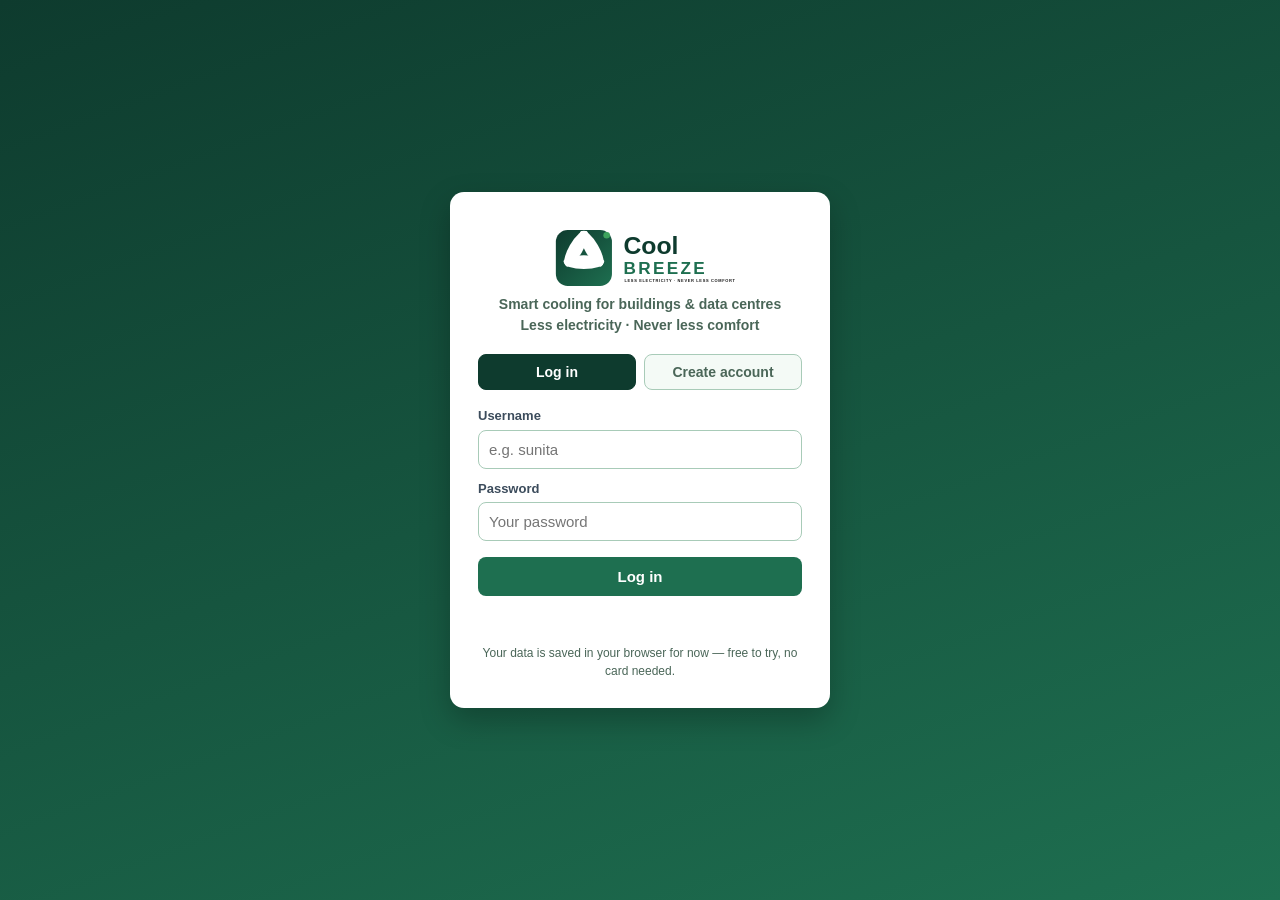
==== commit acfebbfa: "New owner-designed logo everywhere: website, favicon, marketing pictures + docs" ====
--- a/dashboard.html
+++ b/dashboard.html
@@ -1,15 +1,15 @@
 <!DOCTYPE html>
 <html lang="en">
 <head>
-  <meta charset="UTF-8">
-  <meta name="viewport" content="width=device-width, initial-scale=1.0">
+  <meta charset="UTF-8"/>
+  <meta name="viewport" content="width=device-width, initial-scale=1.0"/>
   <title>CoolBreeze — Dashboard</title>
-  <link rel="icon" type="image/svg+xml" href="brand/logo-simple.svg">
-  <link rel="stylesheet" href="style.css">
+  <link rel="icon" type="image/svg+xml" href="brand/logo-simple.svg"/>
+  <link rel="stylesheet" href="style.css"/>
 </head>
 <body class="dash-page">
   <header>
-    <div class="logo">Cool<span class="mint">Breeze</span></div>
+    <img src="brand/logo-white.svg" alt="CoolBreeze" class="logo-img header-logo"/>
     <div class="header-right">
       <span id="whoAmI"></span>
       <button id="btnLogout" class="btn-small">Log out</button>
@@ -25,7 +25,7 @@
         <div class="row">
           <div>
             <label>Building name</label>
-            <input id="nbName" type="text" placeholder="e.g. Sunita Tower">
+            <input id="nbName" type="text" placeholder="e.g. Sunita Tower"/>
           </div>
           <div>
             <label for="nbCity">City (pick from the list)</label>
@@ -35,11 +35,11 @@
         <div class="row">
           <div>
             <label>Monthly electricity bill (₹)</label>
-            <input id="nbBill" type="number" value="300000" min="0">
+            <input id="nbBill" type="number" value="300000" min="0"/>
           </div>
           <div>
             <label>Building size (sq ft)</label>
-            <input id="nbSize" type="number" value="20000" min="0">
+            <input id="nbSize" type="number" value="20000" min="0"/>
           </div>
         </div>
         <button id="btnAddBuilding" class="btn-primary">Add this building</button>
@@ -94,11 +94,11 @@
       <div class="row">
         <div>
           <label>Monthly electricity bill (₹)</label>
-          <input id="billInput" type="number" value="450000" min="0">
+          <input id="billInput" type="number" value="450000" min="0"/>
         </div>
         <div>
           <label>Building size (sq ft)</label>
-          <input id="sizeInput" type="number" value="25000" min="0">
+          <input id="sizeInput" type="number" value="25000" min="0"/>
         </div>
       </div>
       <p id="estimateText" class="estimate"></p>
--- a/style.css
+++ b/style.css
@@ -31,6 +31,8 @@
 }
 
 .logo { font-size: 24px; font-weight: 700; color: #0E3B2E; }
+.logo-img { display: block; margin: 0 auto 8px; height: 66px; width: auto; }
+header .logo-img { height: 34px; margin: 0; }
 .logo .mint { color: #1E6F50; }
 .auth-box .logo { text-align: center; font-size: 30px; }
 .tagline { text-align: center; color: #4A6658; margin: 6px 0 18px; font-size: 14px; font-weight: 600; }
